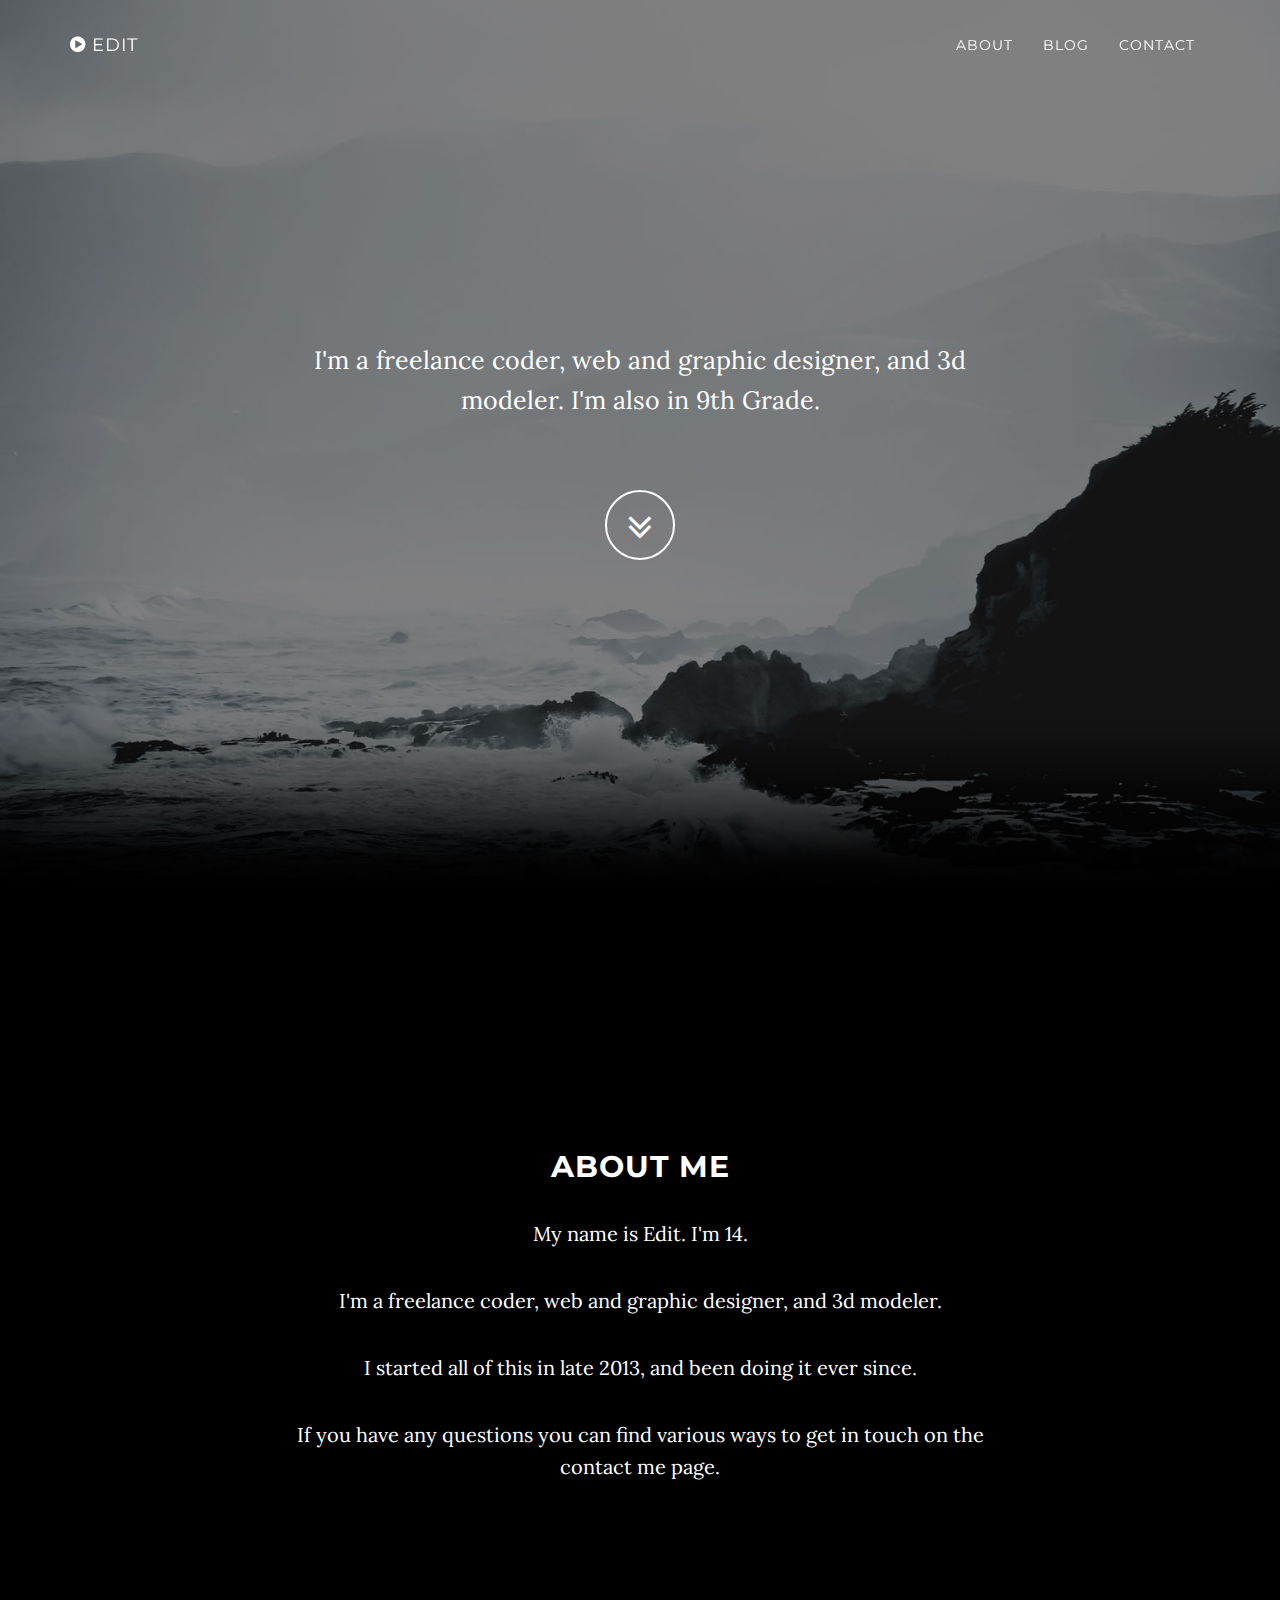
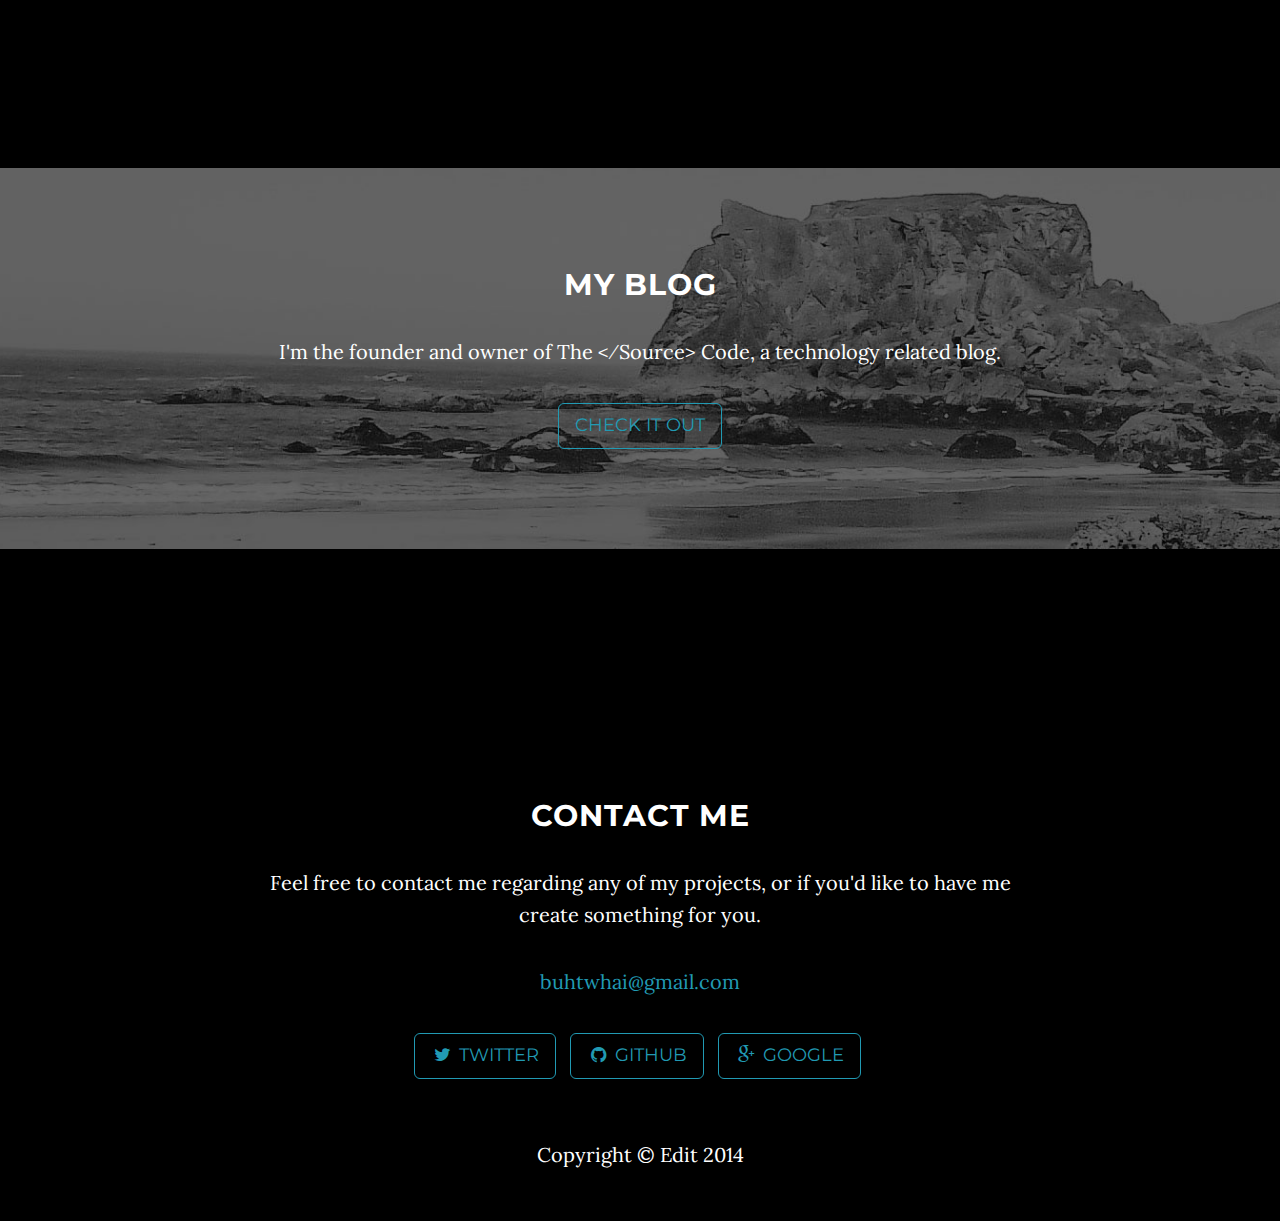
==== index.html @ 84210a1d "Added initial website" ====
<!DOCTYPE html>
<html lang="en">

<head>

    <meta charset="utf-8">
    <meta http-equiv="X-UA-Compatible" content="IE=edge">
    <meta name="viewport" content="width=device-width, initial-scale=1">
    <meta name="description" content="">
    <meta name="author" content="">

    <title>Edit - Web Designer</title>

    <!-- Bootstrap Core CSS -->
    <link href="css/bootstrap.min.css" rel="stylesheet">

    <!-- Custom CSS -->
    <link href="css/grayscale.css" rel="stylesheet">

    <!-- Custom Fonts -->
    <link href="font-awesome-4.1.0/css/font-awesome.min.css" rel="stylesheet" type="text/css">
    <link href="http://fonts.googleapis.com/css?family=Lora:400,700,400italic,700italic" rel="stylesheet" type="text/css">
    <link href="http://fonts.googleapis.com/css?family=Montserrat:400,700" rel="stylesheet" type="text/css">

    <!-- HTML5 Shim and Respond.js IE8 support of HTML5 elements and media queries -->
    <!-- WARNING: Respond.js doesn't work if you view the page via file:// -->
    <!--[if lt IE 9]>
        <script src="https://oss.maxcdn.com/libs/html5shiv/3.7.0/html5shiv.js"></script>
        <script src="https://oss.maxcdn.com/libs/respond.js/1.4.2/respond.min.js"></script>
    <![endif]-->

</head>

<body id="page-top" data-spy="scroll" data-target=".navbar-fixed-top">

    <!-- Navigation -->
    <nav class="navbar navbar-custom navbar-fixed-top" role="navigation">
        <div class="container">
            <div class="navbar-header">
                <button type="button" class="navbar-toggle" data-toggle="collapse" data-target=".navbar-main-collapse">
                    <i class="fa fa-bars"></i>
                </button>
                <a class="navbar-brand page-scroll" href="#page-top">
                    <i class="fa fa-play-circle"></i>  <span class="light">Edit</span>
                </a>
            </div>

            <!-- Collect the nav links, forms, and other content for toggling -->
            <div class="collapse navbar-collapse navbar-right navbar-main-collapse">
                <ul class="nav navbar-nav">
                    <!-- Hidden li included to remove active class from about link when scrolled up past about section -->
                    <li class="hidden">
                        <a href="#page-top"></a>
                    </li>
                    <li>
                        <a class="page-scroll" href="#about">About</a>
                    </li>
                    <li>
                        <a class="page-scroll" href="#blog">Blog</a>
                    </li>
                    <li>
                        <a class="page-scroll" href="#contact">Contact</a>
                    </li>
                </ul>
            </div>
            <!-- /.navbar-collapse -->
        </div>
        <!-- /.container -->
    </nav>

    <!-- Intro Header -->
    <header class="intro">
        <div class="intro-body">
            <div class="container">
                <div class="row">
                    <div class="col-md-8 col-md-offset-2">
                        <p class="intro-text">I'm a freelance coder, web and graphic designer, and 3d modeler.
                        I'm also in 9th Grade.</p>
                        <a href="#about" class="btn btn-circle page-scroll">
                            <i class="fa fa-angle-double-down animated"></i>
                        </a>
                    </div>
                </div>
            </div>
        </div>
    </header>

    <!-- About Section -->
    <section id="about" class="container content-section text-center">
        <div class="row">
            <div class="col-lg-8 col-lg-offset-2">
                <h2>About Me</h2>
                <p>My name is Edit. I'm 14.</p>
                <p>I'm a freelance coder, web and graphic designer, and 3d modeler.</p>
                <p>I started all of this in late 2013, and been doing it ever since.</p>
                <p>If you have any questions you can find various ways to get in touch on the contact me page.</p>
            </div>
        </div>
    </section>

    <!-- Download Section -->
    <section id="blog" class="content-section text-center">
        <div class="download-section">
            <div class="container">
                <div class="col-lg-8 col-lg-offset-2">
                    <h2>My Blog</h2>
                    <p>I'm the founder and owner of The &lt;&frasl;Source&gt; Code, a technology related blog.</p>
                    <a href="http://startbootstrap.com/template-overviews/grayscale/" class="btn btn-default btn-lg">Check It Out</a>
                </div>
            </div>
        </div>
    </section>

    <!-- Contact Section -->
    <section id="contact" class="container content-section text-center">
        <div class="row">
            <div class="col-lg-8 col-lg-offset-2">
                <h2>Contact Me</h2>
                <p>Feel free to contact me regarding any of my projects, or if you'd like to have me create something for you.</p>
                <p><a href="mailto:buhtwhai@gmail.com">buhtwhai@gmail.com</a>
                </p>
                <ul class="list-inline banner-social-buttons">
                    <li>
                        <a href="https://twitter.com/ImSigmuh" class="btn btn-default btn-lg"><i class="fa fa-twitter fa-fw"></i> <span class="network-name">Twitter</span></a>
                    </li>
                    <li>
                        <a href="https://www.github.com/iamedit" class="btn btn-default btn-lg"><i class="fa fa-github fa-fw"></i> <span class="network-name">Github</span></a>
                    </li>
                    <li>
                        <a href="https://plus.google.com/+iamtheedit" class="btn btn-default btn-lg"><i class="fa fa-google-plus fa-fw"></i> <span class="network-name">Google</span></a>
                    </li>
 
                </ul>
            </div>
        </div>
    </section>


    <!-- Footer -->
    <footer>
        <div class="container text-center">
            <p>Copyright &copy; Edit 2014</p>
        </div>
    </footer>

    <!-- jQuery Version 1.11.0 -->
    <script src="js/jquery-1.11.0.js"></script>

    <!-- Bootstrap Core JavaScript -->
    <script src="js/bootstrap.min.js"></script>

    <!-- Plugin JavaScript -->
    <script src="js/jquery.easing.min.js"></script>

    <!-- Custom Theme JavaScript -->
    <script src="js/grayscale.js"></script>

</body>

</html>
---- css/grayscale.css ----
/*!
 * Start Bootstrap - Grayscale Bootstrap Theme (http://startbootstrap.com)
 * Code licensed under the Apache License v2.0.
 * For details, see http://www.apache.org/licenses/LICENSE-2.0.
 */

body {
    width: 100%;
    height: 100%;
    font-family: Lora,"Helvetica Neue",Helvetica,Arial,sans-serif;
    color: #fff;
    background-color: #000;
}

html {
    width: 100%;
    height: 100%;
}

h1,
h2,
h3,
h4,
h5,
h6 {
    margin: 0 0 35px;
    text-transform: uppercase;
    font-family: Montserrat,"Helvetica Neue",Helvetica,Arial,sans-serif;
    font-weight: 700;
    letter-spacing: 1px;
}

p {
    margin: 0 0 25px;
    font-size: 18px;
    line-height: 1.5;
}

@media(min-width:767px) {
    p {
        margin: 0 0 35px;
        font-size: 20px;
        line-height: 1.6;
    }
}

a {
    color: #219ab3;
    -webkit-transition: all .2s ease-in-out;
    -moz-transition: all .2s ease-in-out;
    transition: all .2s ease-in-out;
}

a:hover,
a:focus {
    text-decoration: none;
    color: #11505d;
}

.light {
    font-weight: 400;
}

.navbar-custom {
    margin-bottom: 0;
    border-bottom: 1px solid rgba(255,255,255,.3);
    text-transform: uppercase;
    font-family: Montserrat,"Helvetica Neue",Helvetica,Arial,sans-serif;
    background-color: #000;
}

.navbar-custom .navbar-brand {
    font-weight: 700;
}

.navbar-custom .navbar-brand:focus {
    outline: 0;
}

.navbar-custom .navbar-brand .navbar-toggle {
    padding: 4px 6px;
    font-size: 16px;
    color: #fff;
}

.navbar-custom .navbar-brand .navbar-toggle:focus,
.navbar-custom .navbar-brand .navbar-toggle:active {
    outline: 0;
}

.navbar-custom a {
    color: #fff;
}

.navbar-custom .nav li.active {
    outline: nonte;
    background-color: rgba(255,255,255,.3);
}

.navbar-custom .nav li a {
    -webkit-transition: background .3s ease-in-out;
    -moz-transition: background .3s ease-in-out;
    transition: background .3s ease-in-out;
}

.navbar-custom .nav li a:hover,
.navbar-custom .nav li a:focus,
.navbar-custom .nav li a.active {
    outline: 0;
    background-color: rgba(255,255,255,.3);
}

@media(min-width:767px) {
    .navbar {
        padding: 20px 0;
        border-bottom: 0;
        letter-spacing: 1px;
        background: 0 0;
        -webkit-transition: background .5s ease-in-out,padding .5s ease-in-out;
        -moz-transition: background .5s ease-in-out,padding .5s ease-in-out;
        transition: background .5s ease-in-out,padding .5s ease-in-out;
    }

    .top-nav-collapse {
        padding: 0;
        background-color: #000;
    }

    .navbar-custom.top-nav-collapse {
        border-bottom: 1px solid rgba(255,255,255,.3);
    }
}

.intro {
    display: table;
    width: 100%;
    height: auto;
    padding: 100px 0;
    text-align: center;
    color: #fff;
    background: url(../img/intro-bg.jpg) no-repeat bottom center scroll;
    background-color: #000;
    -webkit-background-size: cover;
    -moz-background-size: cover;
    background-size: cover;
    -o-background-size: cover;
}

.intro .intro-body {
    display: table-cell;
    vertical-align: middle;
}

.intro .intro-body .brand-heading {
    font-size: 40px;
}

.intro .intro-body {
    font-size: 18px;
}

.intro-text {
    font-size: 18px;
    padding-bottom: 20px;
}

@media(min-width:767px) {
    .intro {
        height: 100%;
        padding: 0;
    }

    .intro .intro-body .brand-heading {
        font-size: 100px;
    }

    .intro .intro-body .intro-text {
        font-size: 25px;
    }
}

.btn-circle {
    width: 70px;
    height: 70px;
    margin-top: 15px;
    padding: 7px 16px;
    border: 2px solid #fff;
    border-radius: 35px;
    font-size: 40px;
    color: #fff;
    background: 0 0;
    -webkit-transition: background .3s ease-in-out;
    -moz-transition: background .3s ease-in-out;
    transition: background .3s ease-in-out;
}

.btn-circle:hover,
.btn-circle:focus {
    outline: 0;
    color: #fff;
    background: rgba(255,255,255,.1);
}

.btn-circle i.animated {
    -webkit-transition-property: -webkit-transform;
    -webkit-transition-duration: 1s;
    -moz-transition-property: -moz-transform;
    -moz-transition-duration: 1s;
}

.btn-circle:hover i.animated {
    -webkit-animation-name: pulse;
    -moz-animation-name: pulse;
    -webkit-animation-duration: 1.5s;
    -moz-animation-duration: 1.5s;
    -webkit-animation-iteration-count: infinite;
    -moz-animation-iteration-count: infinite;
    -webkit-animation-timing-function: linear;
    -moz-animation-timing-function: linear;
}

@-webkit-keyframes pulse {    
    0 {
        -webkit-transform: scale(1);
        transform: scale(1);
    }

    50% {
        -webkit-transform: scale(1.2);
        transform: scale(1.2);
    }

    100% {
        -webkit-transform: scale(1);
        transform: scale(1);
    }
}

@-moz-keyframes pulse {    
    0 {
        -moz-transform: scale(1);
        transform: scale(1);
    }

    50% {
        -moz-transform: scale(1.2);
        transform: scale(1.2);
    }

    100% {
        -moz-transform: scale(1);
        transform: scale(1);
    }
}

.content-section {
    padding-top: 100px;
}

.download-section {
    width: 100%;
    padding: 50px 0;
    color: #fff;
    background: url(../img/downloads-bg.jpg) no-repeat center center scroll;
    background-color: #000;
    -webkit-background-size: cover;
    -moz-background-size: cover;
    background-size: cover;
    -o-background-size: cover;
}

#map {
    width: 100%;
    height: 200px;
    margin-top: 100px;
}

@media(min-width:767px) {
    .content-section {
        padding-top: 250px;
    }

    .download-section {
        padding: 100px 0;
    }

    #map {
        height: 400px;
        margin-top: 250px;
    }
}

.btn {
    text-transform: uppercase;
    font-family: Montserrat,"Helvetica Neue",Helvetica,Arial,sans-serif;
    font-weight: 400;
    -webkit-transition: all .3s ease-in-out;
    -moz-transition: all .3s ease-in-out;
    transition: all .3s ease-in-out;
}

.btn-default {
    border: 1px solid #219ab3;
    color: #219ab3;
    background-color: transparent;
}

.btn-default:hover,
.btn-default:focus {
    border: 1px solid #219ab3;
    outline: 0;
    color: #000;
    background-color: #219ab3;
}

ul.banner-social-buttons {
    margin-top: 0;
}

@media(max-width:1199px) {
    ul.banner-social-buttons {
        margin-top: 15px;
    }
}

@media(max-width:767px) {
    ul.banner-social-buttons li {
        display: block;
        margin-bottom: 20px;
        padding: 0;
    }

    ul.banner-social-buttons li:last-child {
        margin-bottom: 0;
    }
}

footer {
    padding: 50px 0;
}

footer p {
    margin: 0;
}

::-moz-selection {
    text-shadow: none;
    background: #fcfcfc;
    background: rgba(255,255,255,.2);
}

::selection {
    text-shadow: none;
    background: #fcfcfc;
    background: rgba(255,255,255,.2);
}

img::selection {
    background: 0 0;
}

img::-moz-selection {
    background: 0 0;
}

body {
    webkit-tap-highlight-color: rgba(255,255,255,.2);
}
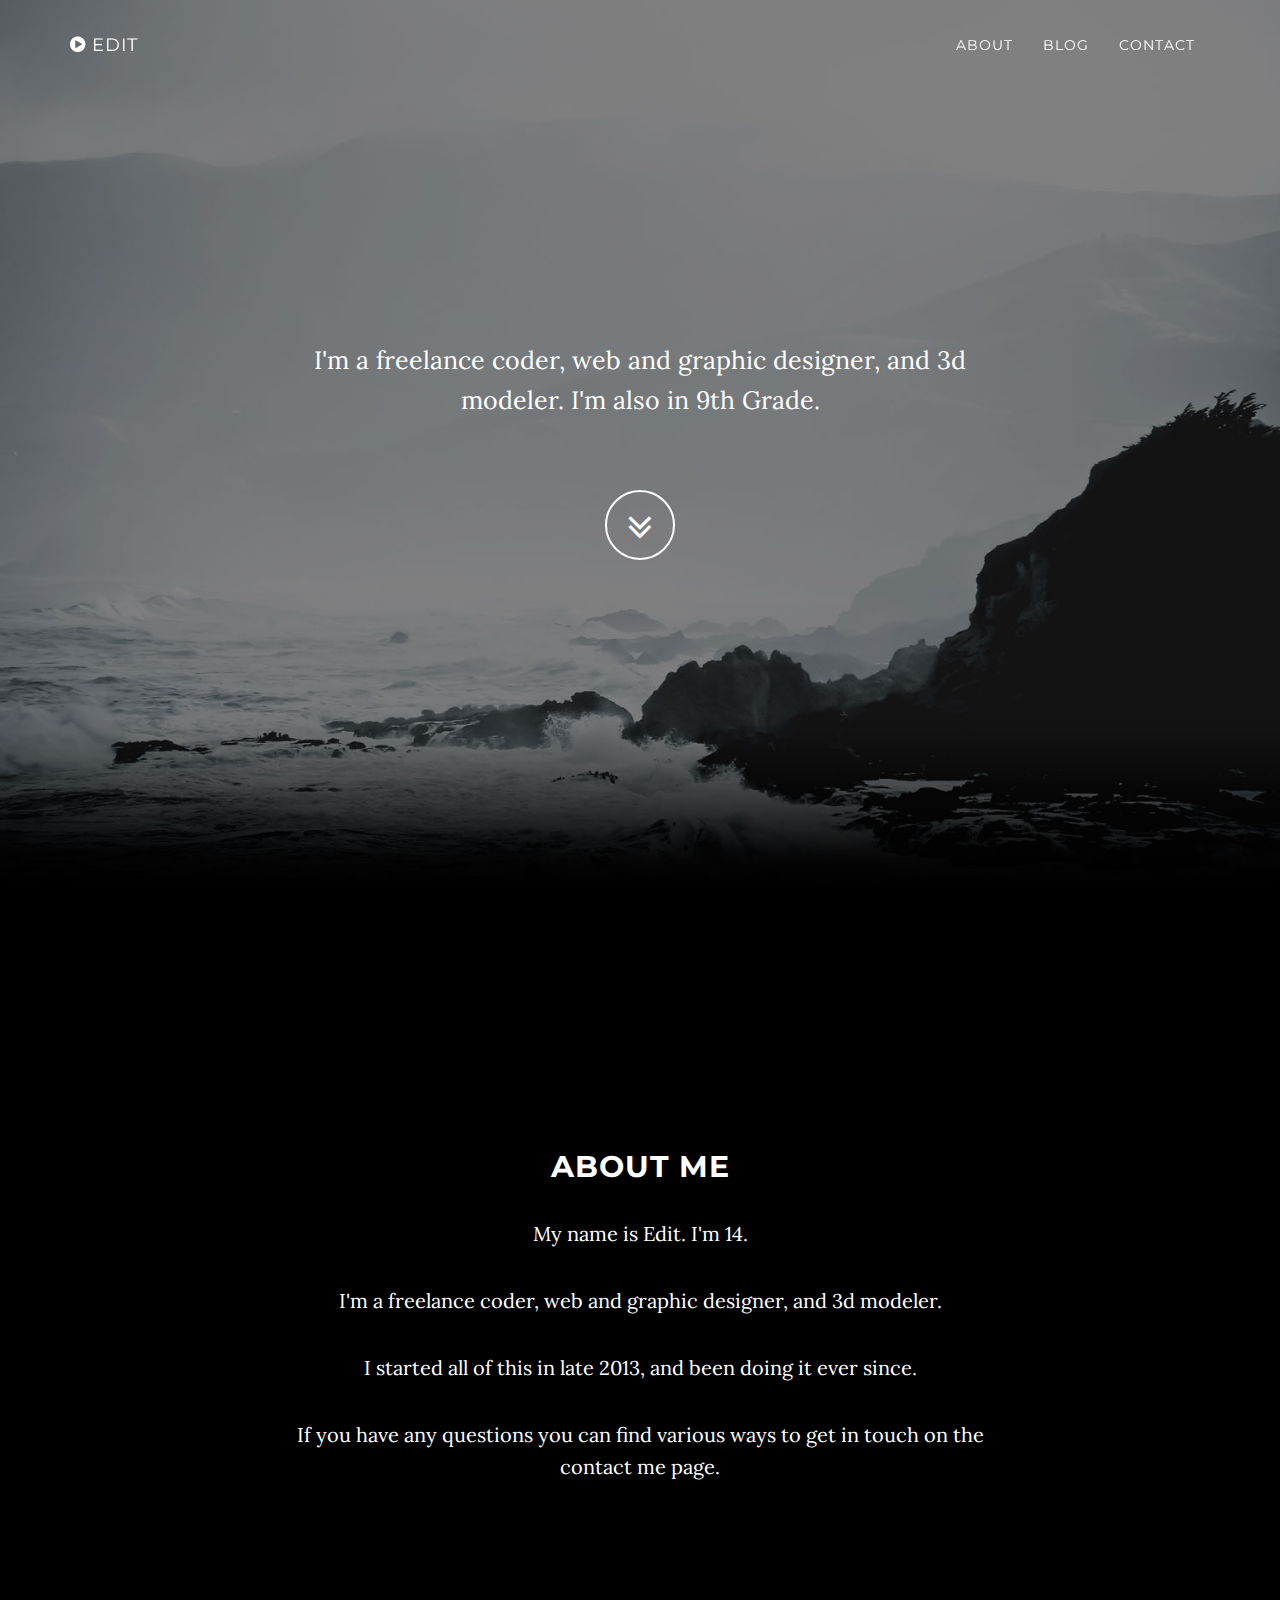
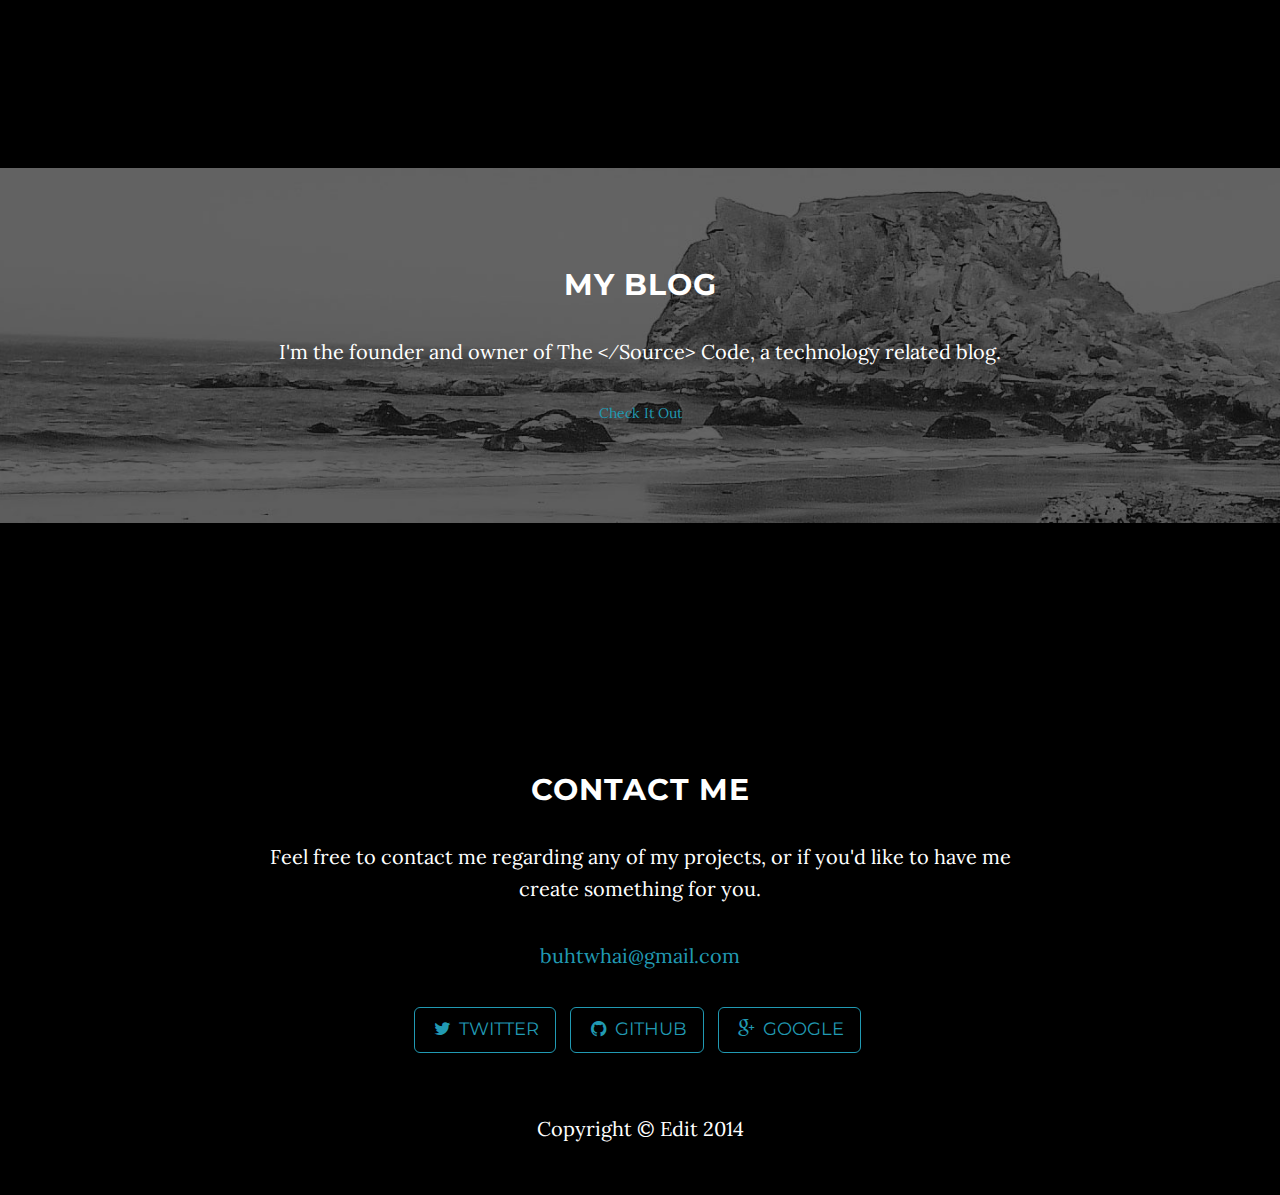
==== commit a5efdacc: "no message" ====
--- a/index.html
+++ b/index.html
@@ -105,7 +105,7 @@
                 <div class="col-lg-8 col-lg-offset-2">
                     <h2>My Blog</h2>
                     <p>I'm the founder and owner of The &lt;&frasl;Source&gt; Code, a technology related blog.</p>
-                    <a href="http://startbootstrap.com/template-overviews/grayscale/" class="btn btn-default btn-lg">Check It Out</a>
+                    <a href="#">Check It Out</a>
                 </div>
             </div>
         </div>
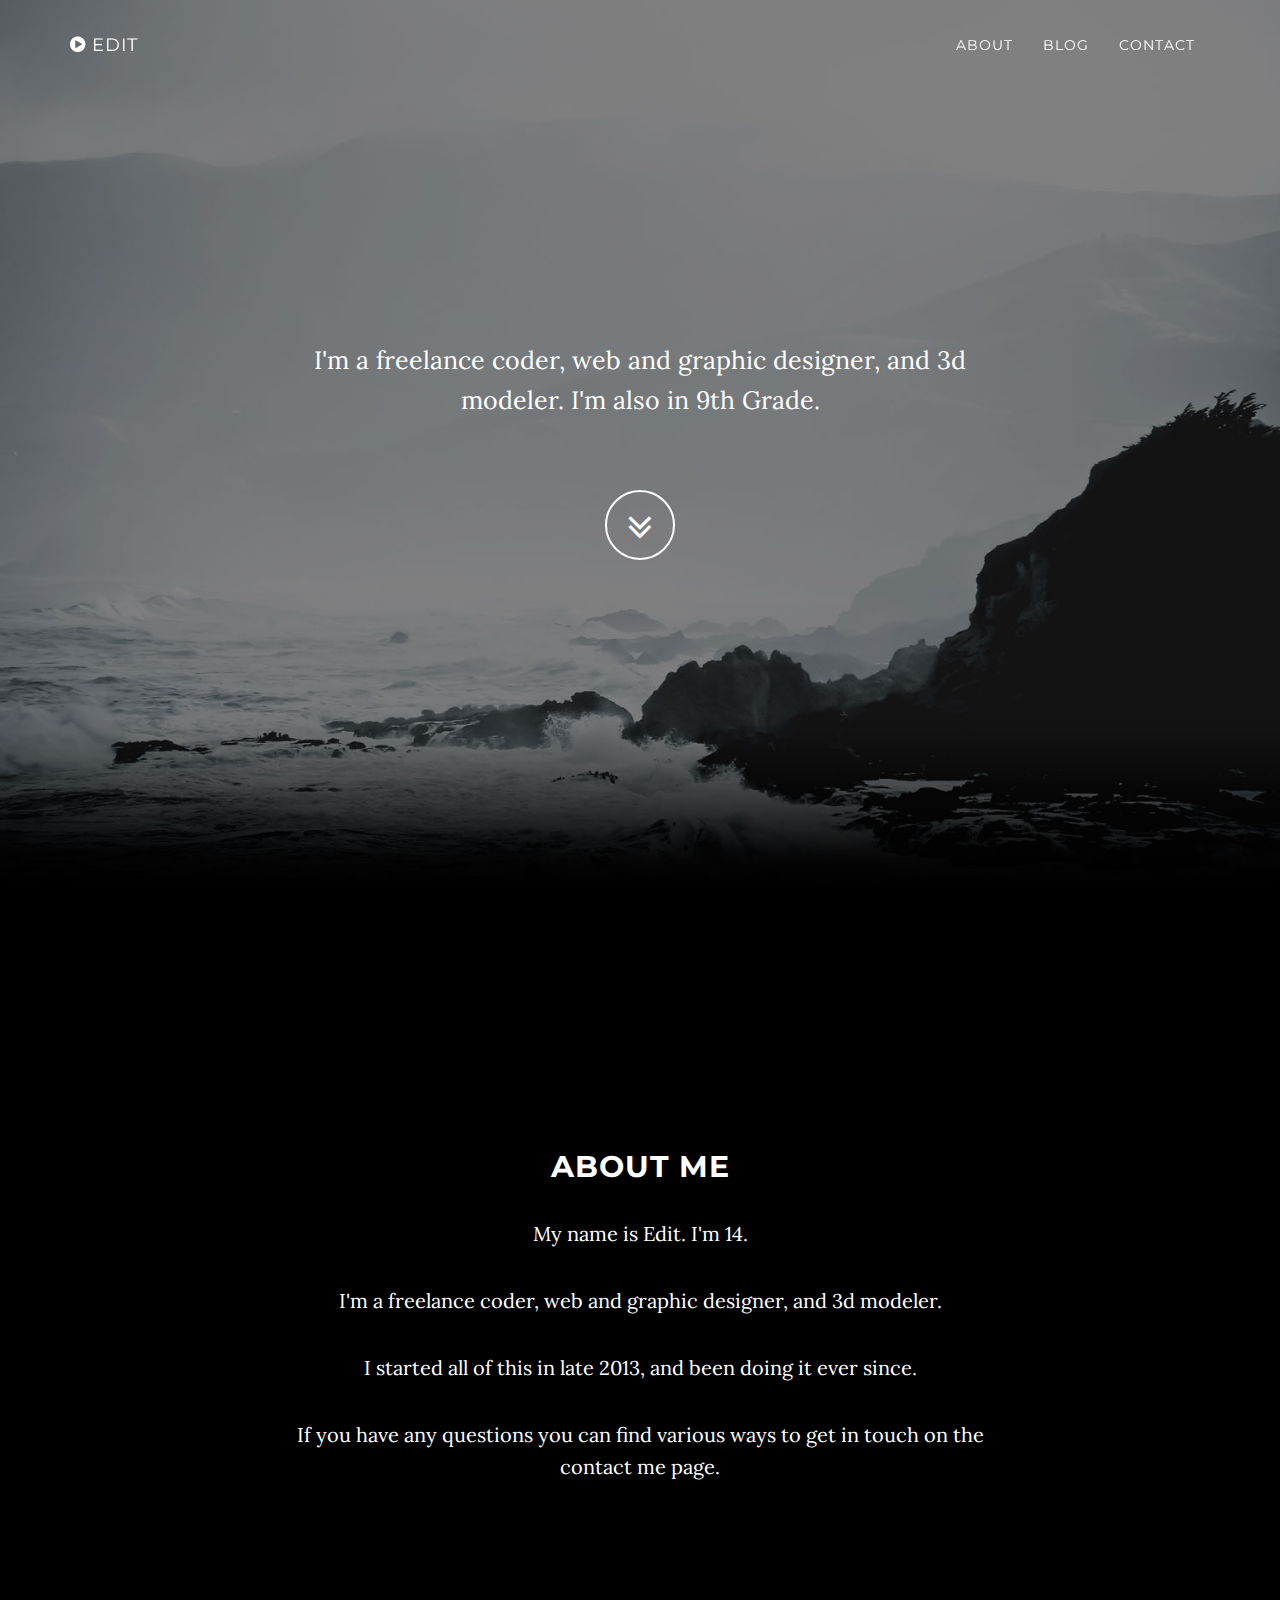
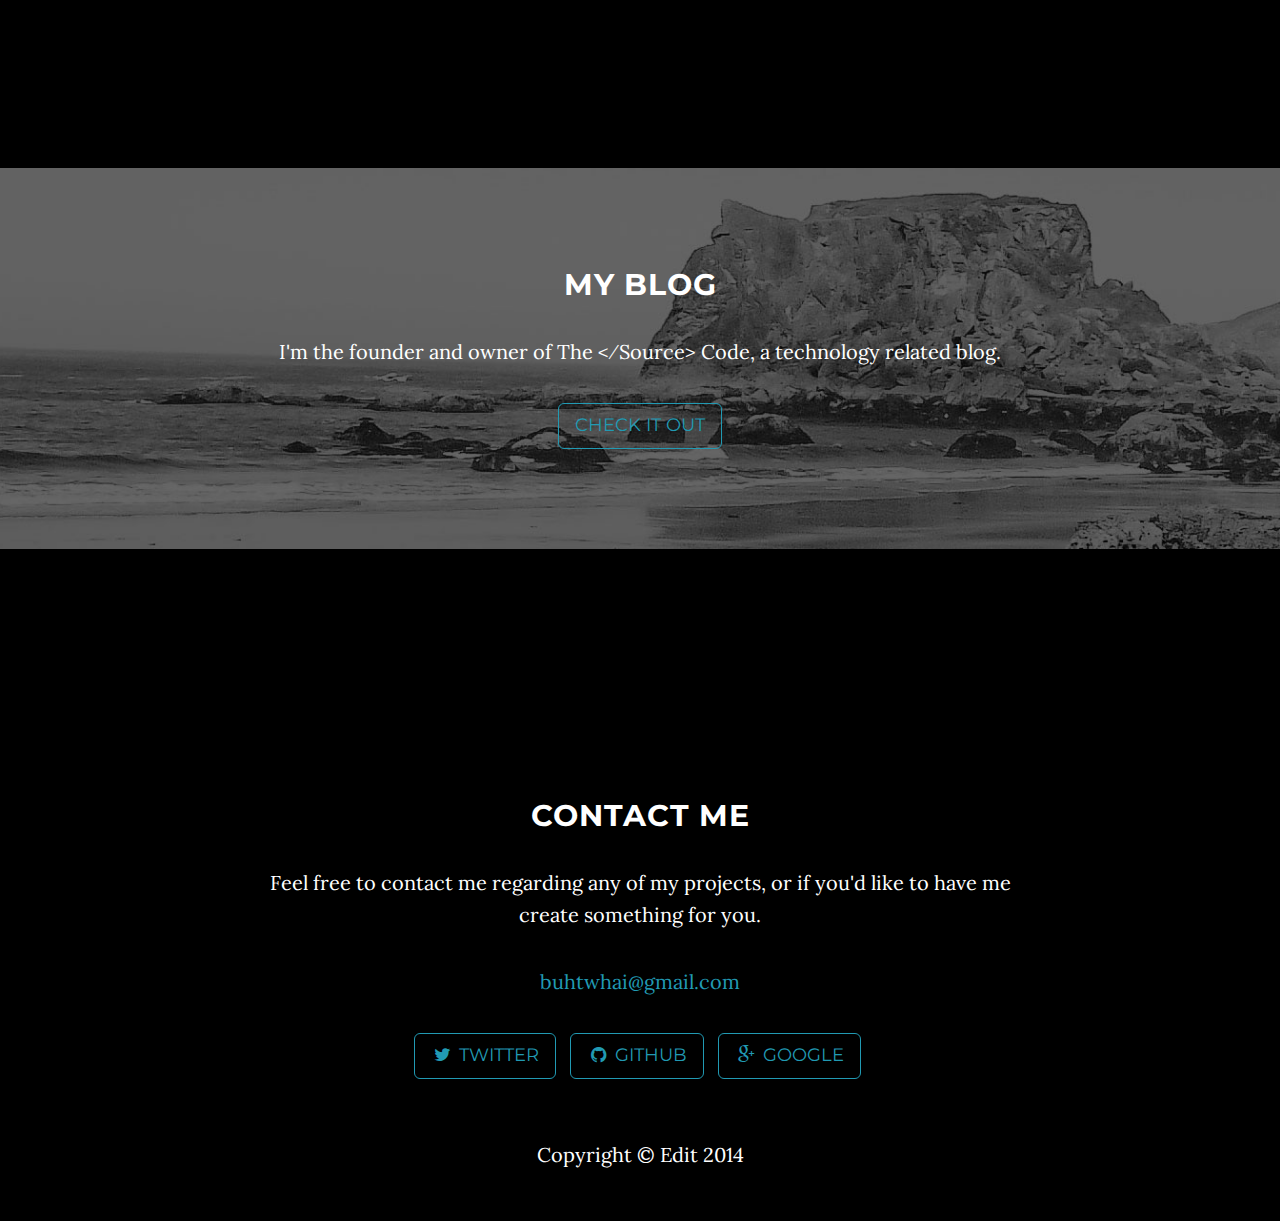
==== commit 83870359: "no message" ====
--- a/index.html
+++ b/index.html
@@ -105,7 +105,7 @@
                 <div class="col-lg-8 col-lg-offset-2">
                     <h2>My Blog</h2>
                     <p>I'm the founder and owner of The &lt;&frasl;Source&gt; Code, a technology related blog.</p>
-                    <a href="#">Check It Out</a>
+                     <a href="#" class="btn btn-default btn-lg">Check It Out</a>
                 </div>
             </div>
         </div>
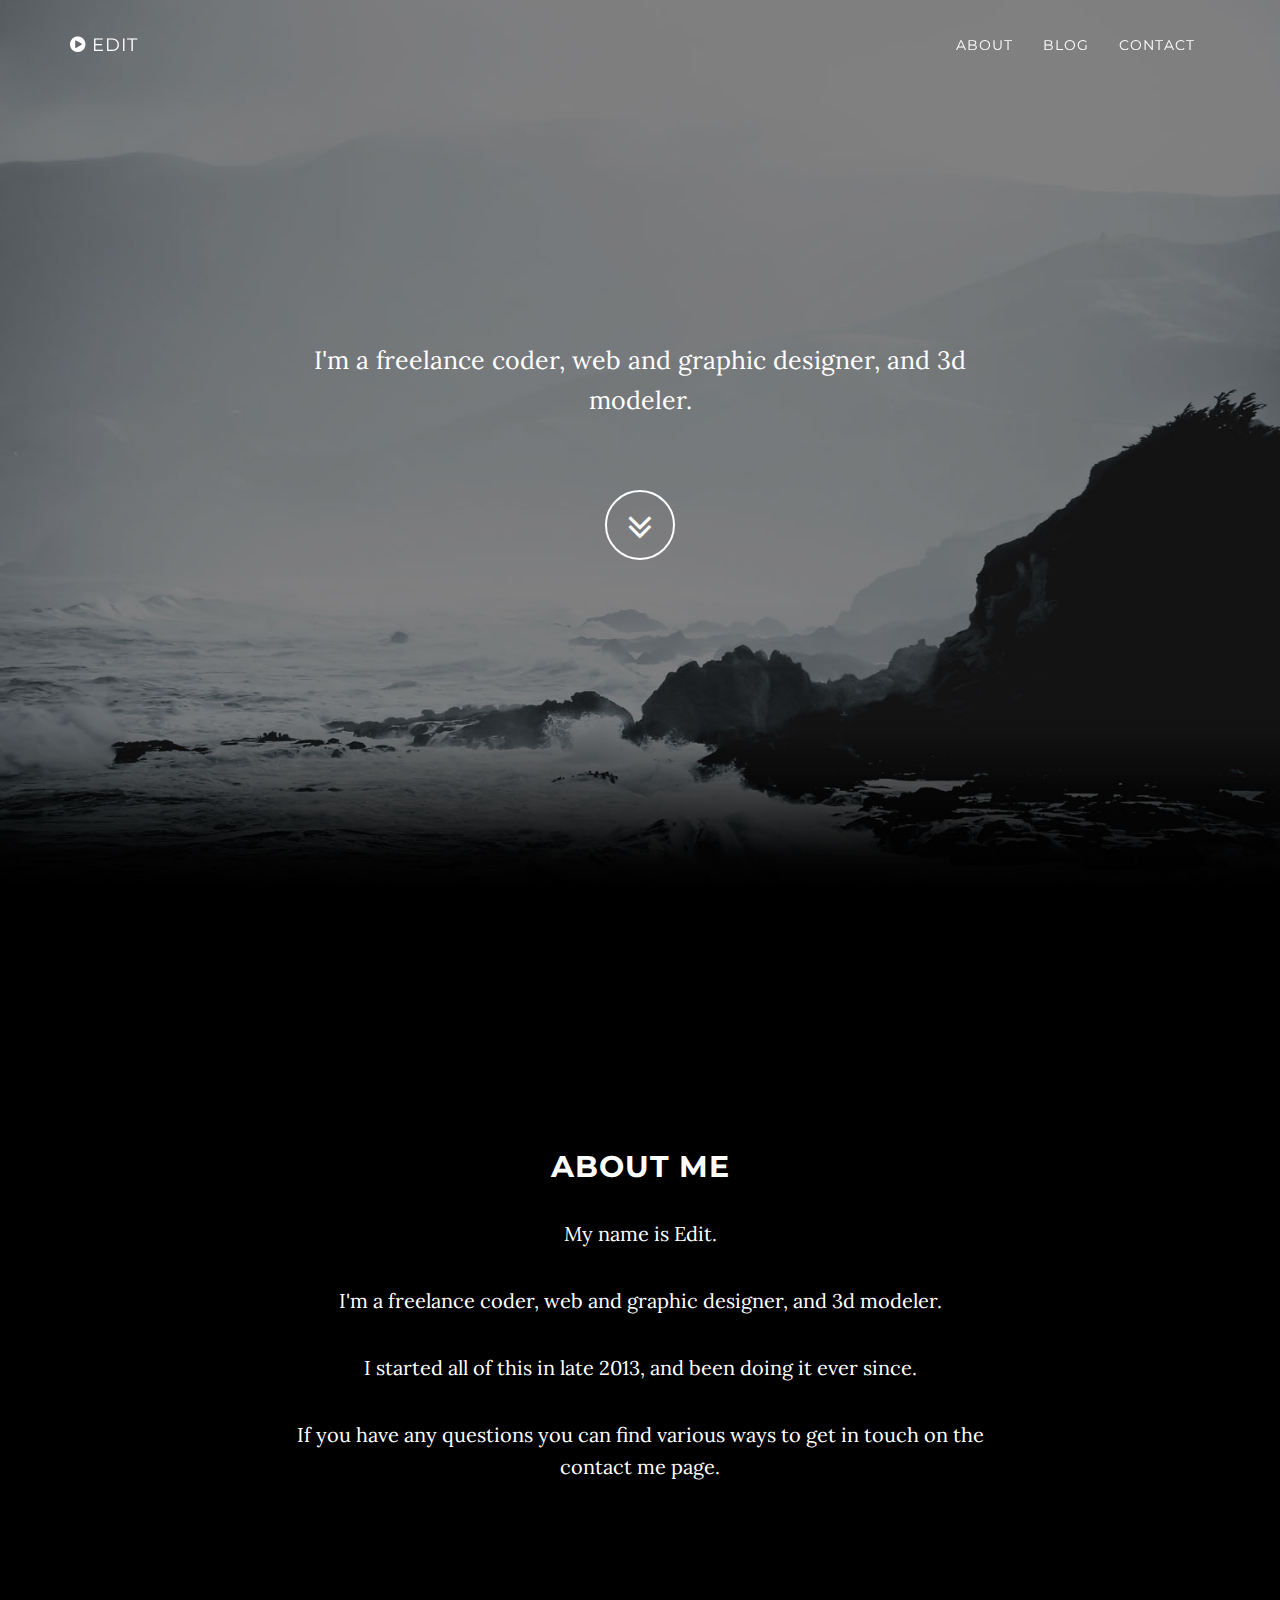
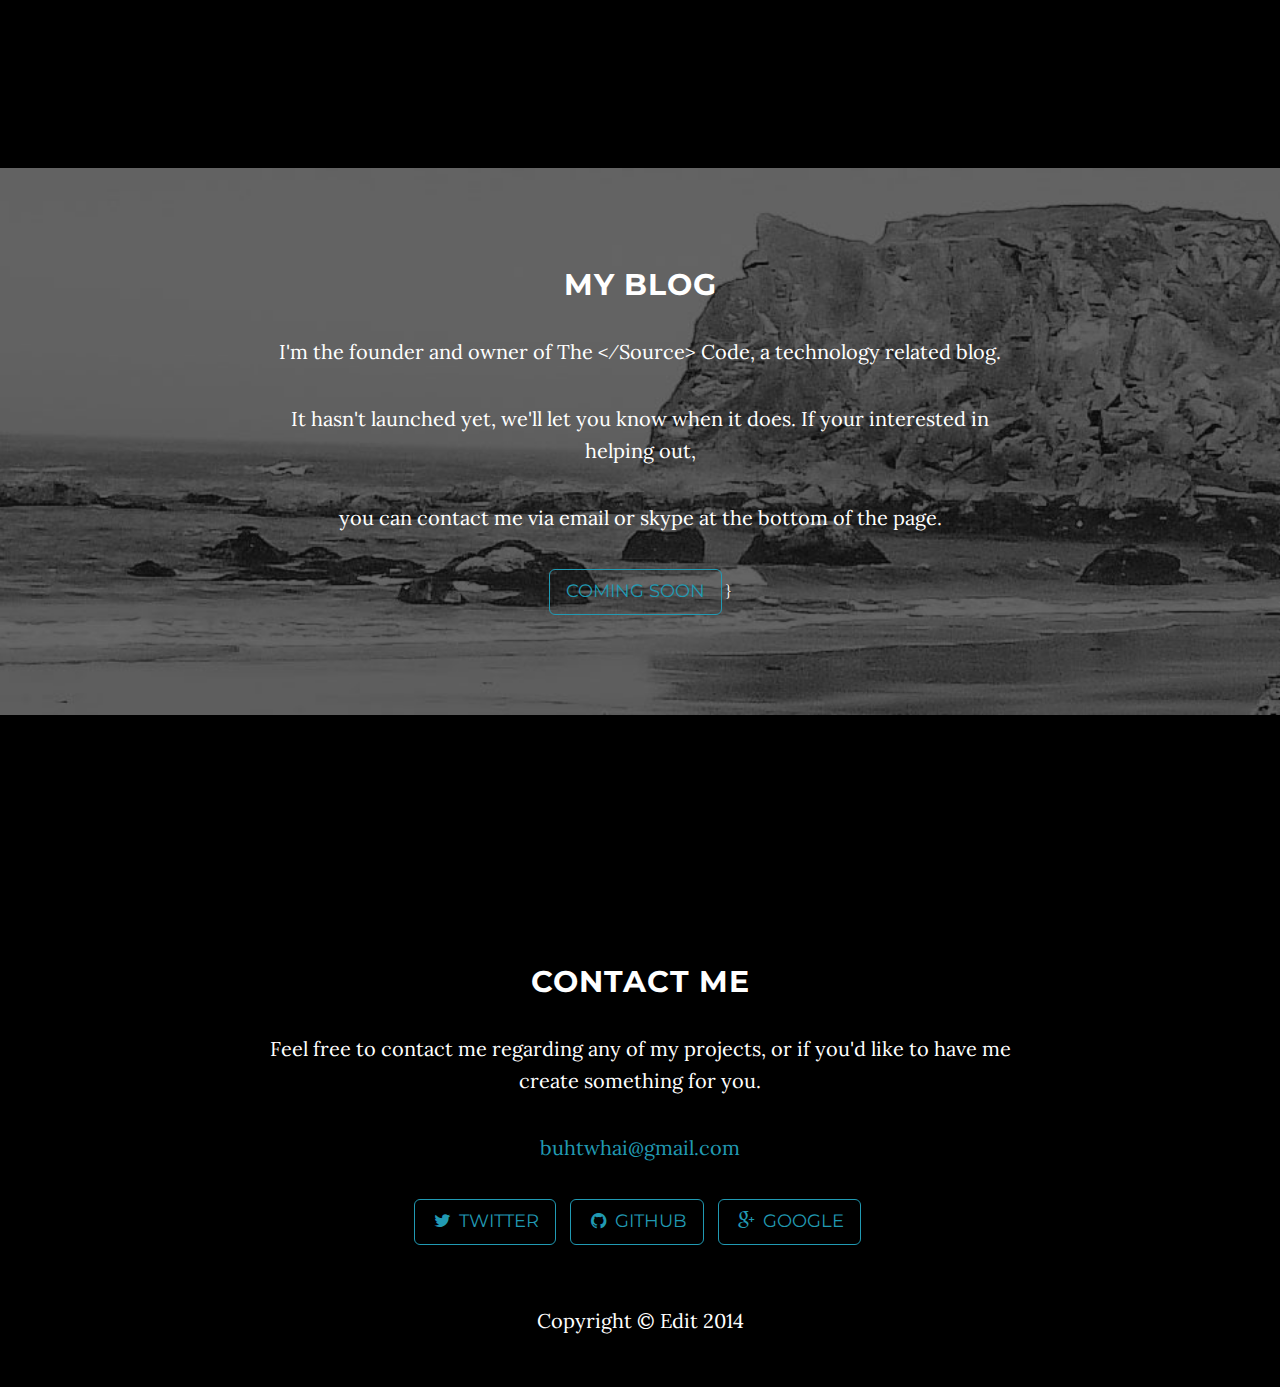
==== commit b4625d7e: "no message" ====
--- a/index.html
+++ b/index.html
@@ -74,8 +74,7 @@
             <div class="container">
                 <div class="row">
                     <div class="col-md-8 col-md-offset-2">
-                        <p class="intro-text">I'm a freelance coder, web and graphic designer, and 3d modeler.
-                        I'm also in 9th Grade.</p>
+                        <p class="intro-text">I'm a freelance coder, web and graphic designer, and 3d modeler.</p>
                         <a href="#about" class="btn btn-circle page-scroll">
                             <i class="fa fa-angle-double-down animated"></i>
                         </a>
@@ -90,7 +89,7 @@
         <div class="row">
             <div class="col-lg-8 col-lg-offset-2">
                 <h2>About Me</h2>
-                <p>My name is Edit. I'm 14.</p>
+                <p>My name is Edit.</p>
                 <p>I'm a freelance coder, web and graphic designer, and 3d modeler.</p>
                 <p>I started all of this in late 2013, and been doing it ever since.</p>
                 <p>If you have any questions you can find various ways to get in touch on the contact me page.</p>
@@ -105,7 +104,10 @@
                 <div class="col-lg-8 col-lg-offset-2">
                     <h2>My Blog</h2>
                     <p>I'm the founder and owner of The &lt;&frasl;Source&gt; Code, a technology related blog.</p>
-                     <a href="#" class="btn btn-default btn-lg">Check It Out</a>
+                    <p>It hasn't launched yet, we'll let you know when it does. If your interested in helping out,</p>
+                    <p>you can contact me via email or skype at the bottom of the page.</p>
+                     <a href="#" class="btn btn-default btn-lg">Coming Soon</a>
+                    }
                 </div>
             </div>
         </div>
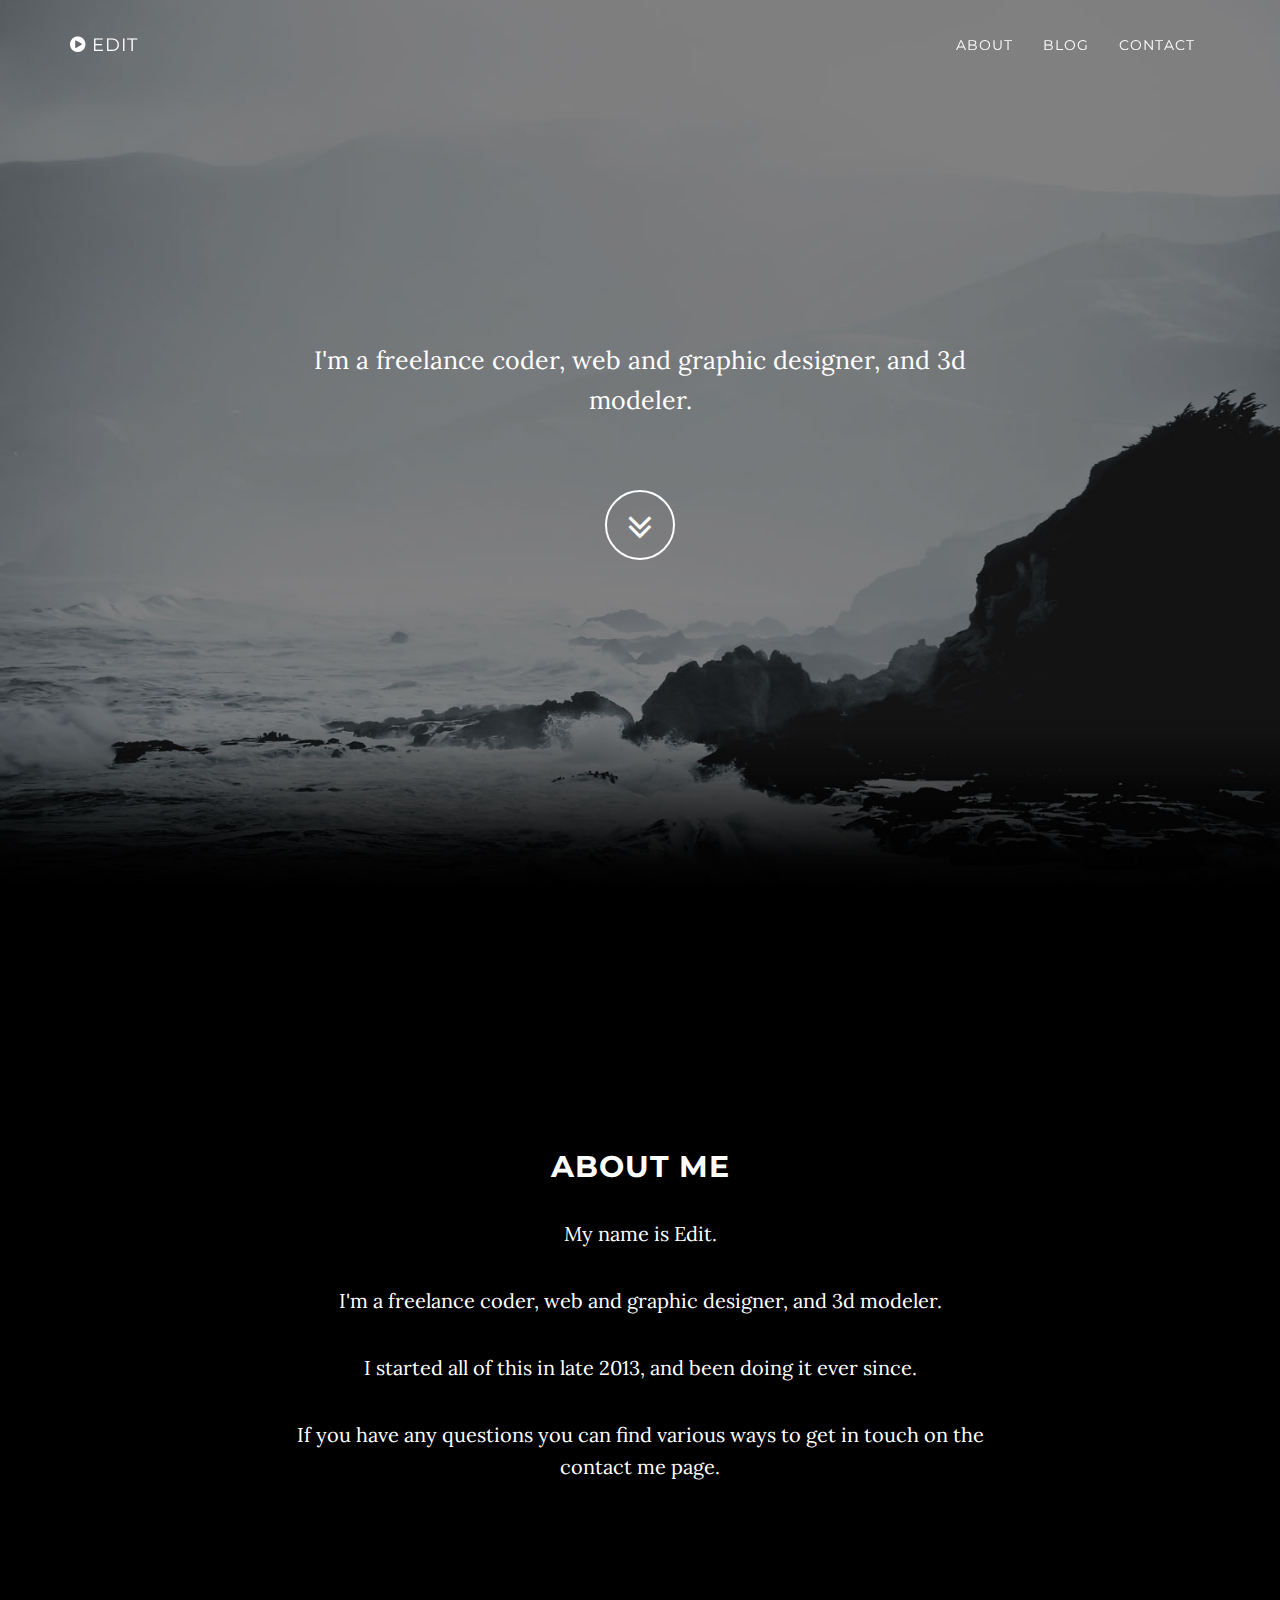
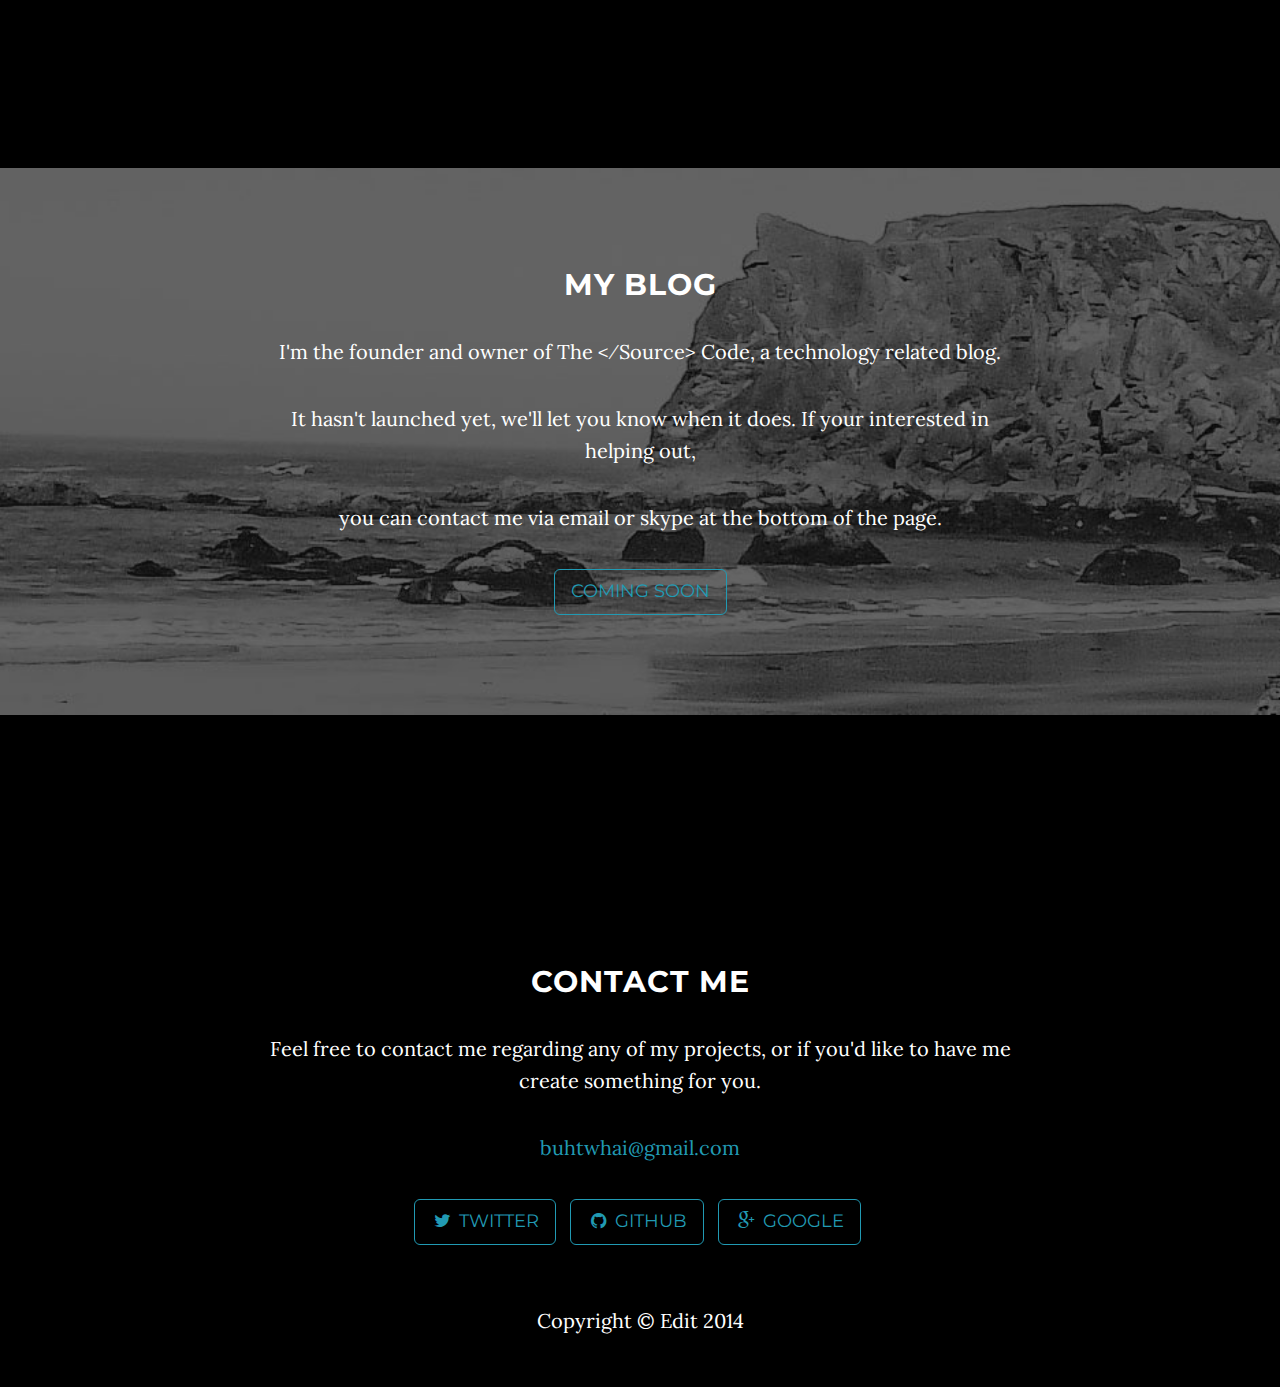
==== commit 20166762: "no message" ====
--- a/index.html
+++ b/index.html
@@ -107,7 +107,6 @@
                     <p>It hasn't launched yet, we'll let you know when it does. If your interested in helping out,</p>
                     <p>you can contact me via email or skype at the bottom of the page.</p>
                      <a href="#" class="btn btn-default btn-lg">Coming Soon</a>
-                    }
                 </div>
             </div>
         </div>
